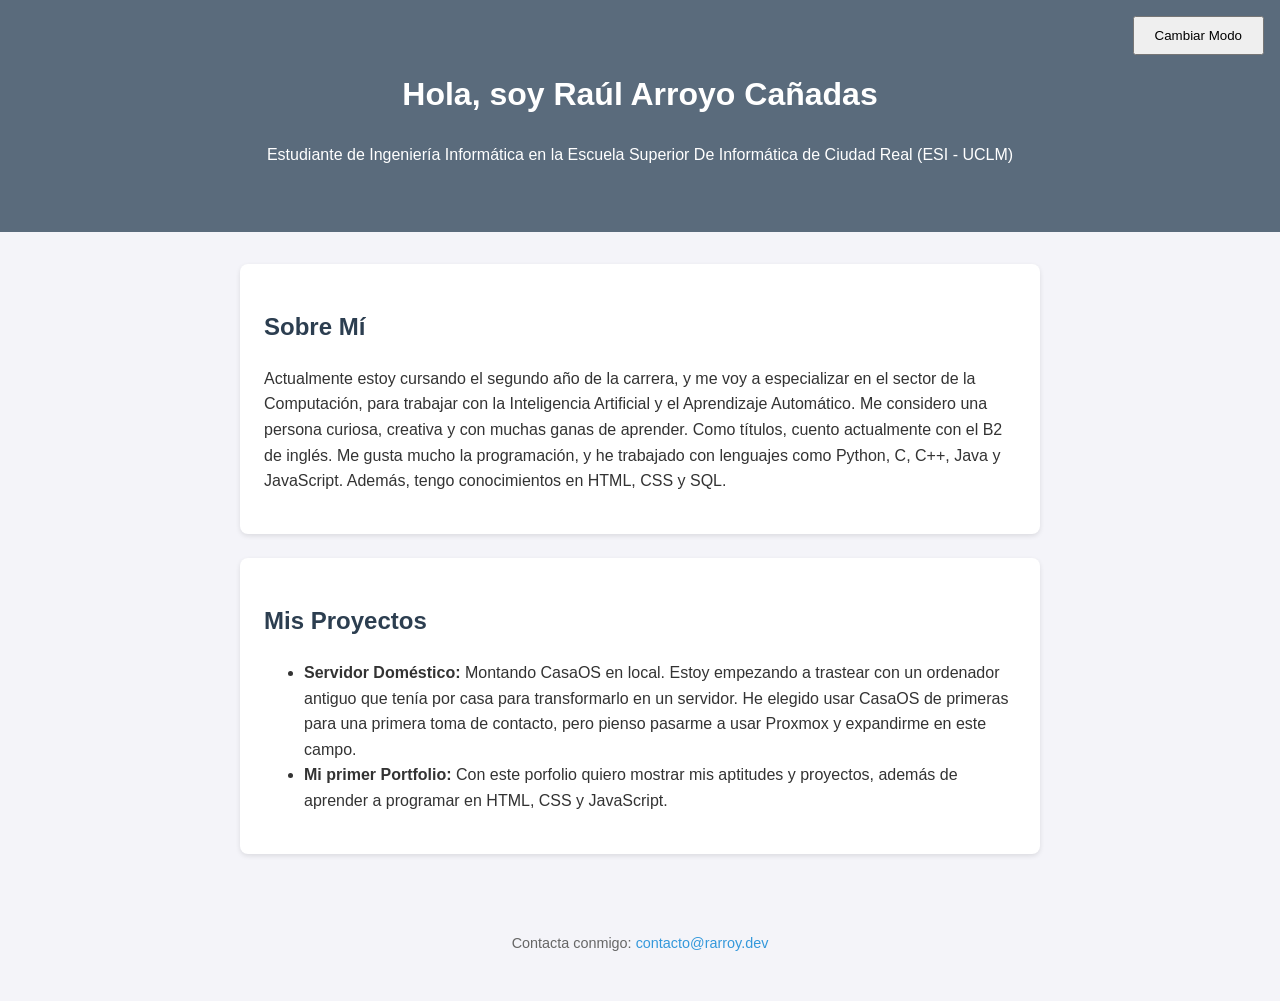
==== index.html @ 8f830a82 "dark mode" ====
<!DOCTYPE html>
<html lang="es">
<head>
    <meta charset="UTF-8">
    <meta name="viewport" content="width=device-width, initial-scale=1.0">
    <title>Raúl Arroyo | Portfolio</title>
    <!-- Aquí conectamos el HTML con nuestro archivo CSS de diseño -->
    <link rel="stylesheet" href="style.css">
</head>
<body>

    <header>
        <h1>Hola, soy Raúl Arroyo Cañadas</h1>
        <p>Estudiante de Ingeniería Informática en la Escuela Superior De Informática de Ciudad Real (ESI - UCLM)</p>
    </header>

    <main>
        <section id="sobre-mi">
            <h2>Sobre Mí</h2>
            <p>Actualmente estoy cursando el segundo año de la carrera, y me voy a especializar en el sector de la Computación, para trabajar con 
                la Inteligencia Artificial y el Aprendizaje Automático. Me considero una persona curiosa, creativa y con muchas ganas de aprender.
                Como títulos, cuento actualmente con el B2 de inglés.
                Me gusta mucho la programación, y he trabajado con lenguajes como Python, C, C++, Java y JavaScript. Además, tengo conocimientos en HTML, CSS y SQL.
            </p>
        </section>

        <section id="proyectos">
            <h2>Mis Proyectos</h2>
            <ul>
                <li><strong>Servidor Doméstico:</strong> Montando CasaOS en local. Estoy empezando a trastear con un ordenador antiguo que tenía por casa para transformarlo 
                    en un servidor. He elegido usar CasaOS de primeras para una primera toma de contacto, pero pienso pasarme a usar Proxmox y expandirme en este campo.</li>
                <li><strong>Mi primer Portfolio:</strong> Con este porfolio quiero mostrar mis aptitudes y proyectos, además de aprender a programar en HTML, CSS y JavaScript.</li>
            </ul>
        </section>
    </main>

    <footer>
        <p>Contacta conmigo: <a href="mailto:contacto@rarroy.dev">contacto@rarroy.dev</a></p>
    </footer>

    <button id="boton-oscuro">Cambiar Modo</button>
    <!-- Aquí conectaríamos el JavaScript si tuviéramos interactividad -->
    <script src="script.js"></script>
    
</body>
</html>
---- style.css ----
/* Reseteamos márgenes básicos y elegimos una fuente moderna */
body {
    font-family: 'Segoe UI', Tahoma, Geneva, Verdana, sans-serif;
    line-height: 1.6;
    margin: 0;
    padding: 0;
    background-color: #f4f4f9;
    color: #333;
}

header {
    background-color: #5a6b7c;
    color: white;
    text-align: center;
    padding: 3rem 1rem;
}

main {
    max-width: 800px;
    margin: 2rem auto;
    padding: 0 1rem;
}

section {
    background: white;
    padding: 1.5rem;
    margin-bottom: 1.5rem;
    border-radius: 8px;
    box-shadow: 0 2px 5px rgba(0,0,0,0.1);
}

h1, h2 {
    color: #2c3e50;
}

header h1 {
    color: white; /* Excepción para el título principal */
}

a {
    color: #3498db;
    text-decoration: none;
}

a:hover {
    text-decoration: underline;
}

footer {
    text-align: center;
    padding: 2rem;
    font-size: 0.9rem;
    color: #666;
}
body.dark-mode {
    background-color: #121212;
    color: #000000;
}



/* 1. Cambia el fondo de las tarjetas (bloques <section>) */
body.dark-mode section {
    background-color: #1e1e1e;   /* Un gris un poco más claro que el fondo general */
    box-shadow: 0 4px 8px rgba(0, 0, 0, 0.4); /* Sombra más oscura y profunda */
    border: 1px solid #333;       /* Un borde muy sutil para dar definición */
}

body.dark-mode section p,
body.dark-mode section li {
    color: #b3b3b3; /* Un gris claro idéntico para ambos bloques de texto */
}

body.dark-mode section strong {
    color: #ffffff; /* Dejamos las negritas en blanco puro para que resalten sobre el gris */
}

/* 3. Asegura que los títulos (h1, h2) sigan siendo legibles */
body.dark-mode h1,
body.dark-mode h2 {
    color: #ffffff; /* Blanco puro para los títulos principales */
}
#boton-oscuro {
    position: fixed;
    top: 1rem;
    right: 1rem;
    padding: 10px 20px;
    cursor: pointer;
}
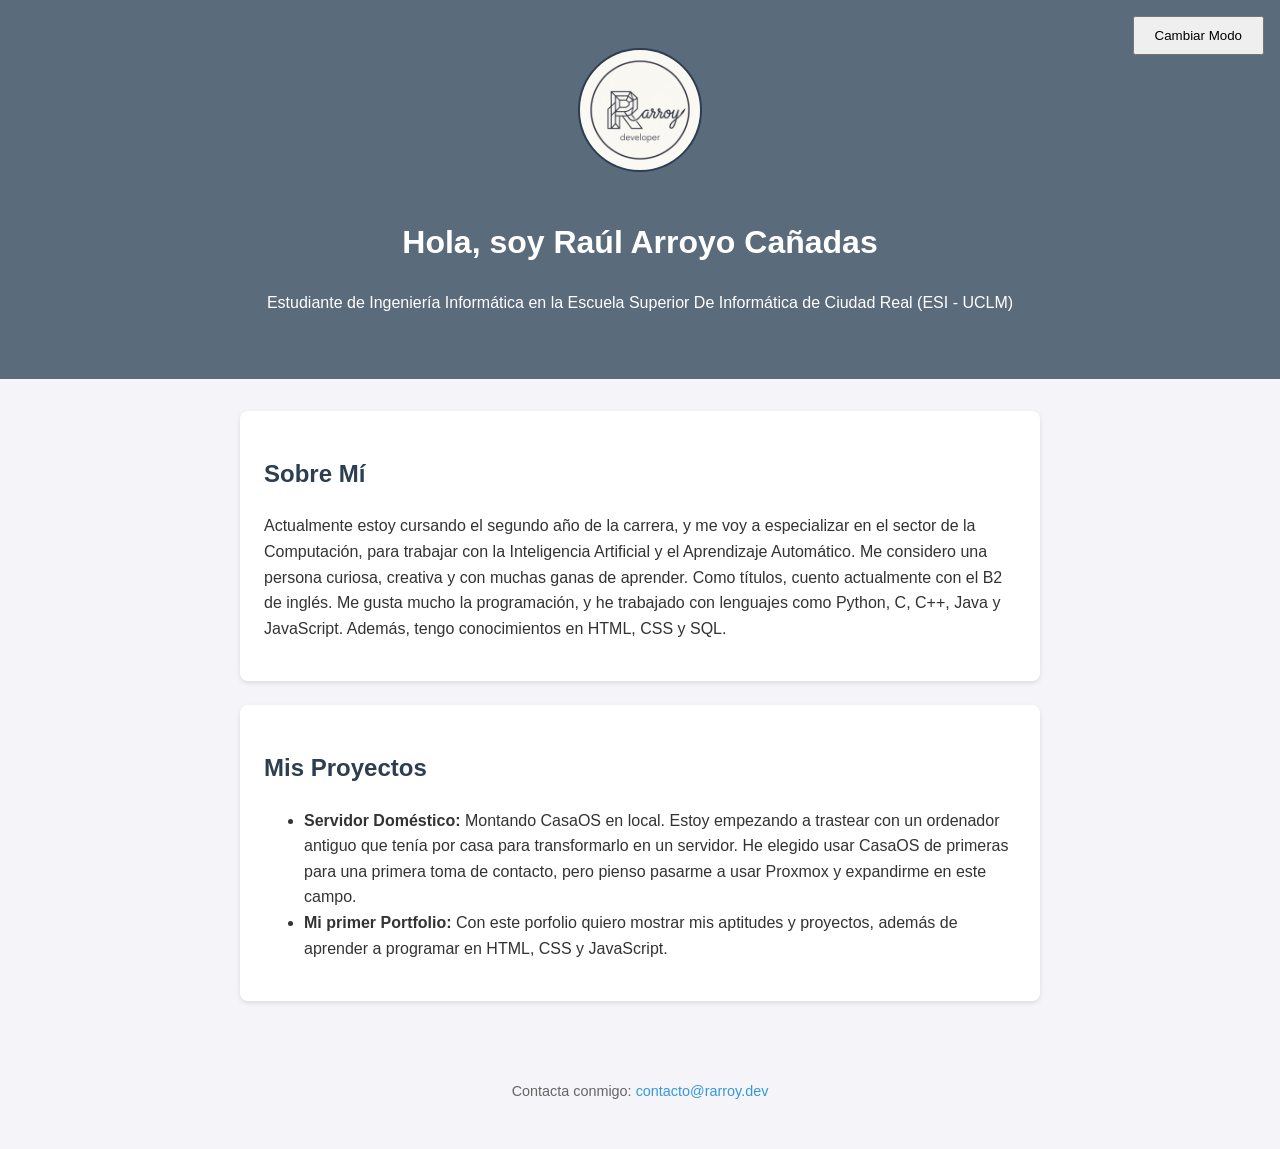
==== commit 8bdfa7d2: "logo incorporation" ====
--- a/index.html
+++ b/index.html
@@ -6,10 +6,12 @@
     <title>Raúl Arroyo | Portfolio</title>
     <!-- Aquí conectamos el HTML con nuestro archivo CSS de diseño -->
     <link rel="stylesheet" href="style.css">
+    <link rel="icon" type="image/jpeg" href="logo_rarroy.jpg">
 </head>
 <body>
 
     <header>
+        <img src="logo_rarroy.png" alt="Logo Raúl Arroyo" class="logo-perfil">
         <h1>Hola, soy Raúl Arroyo Cañadas</h1>
         <p>Estudiante de Ingeniería Informática en la Escuela Superior De Informática de Ciudad Real (ESI - UCLM)</p>
     </header>
--- a/style.css
+++ b/style.css
@@ -56,8 +56,17 @@
     background-color: #121212;
     color: #000000;
 }
-
-
+.logo-perfil {
+    width: 120px;          /* Controla el ancho del logo */
+    height: 120px;         /* Controla el alto (debe ser igual al ancho para un círculo perfecto) */
+    border-radius: 50%;    /* ¡Esta es la magia! Un radio del 50% hace la imagen completamente redonda */
+    object-fit: cover;     /* Evita que la imagen se estire o se deforme al recortarse */
+    margin-bottom: 1rem;   /* Separa un poco el logo del título de abajo */
+    border: 2px solid #2c3e50; /* Opcional: un borde sutil a juego con el diseño */
+}
+body.dark-mode .logo-perfil {
+    border-color: #ffffff; /* El borde sutil cambia a blanco en modo oscuro */
+}
 
 /* 1. Cambia el fondo de las tarjetas (bloques <section>) */
 body.dark-mode section {
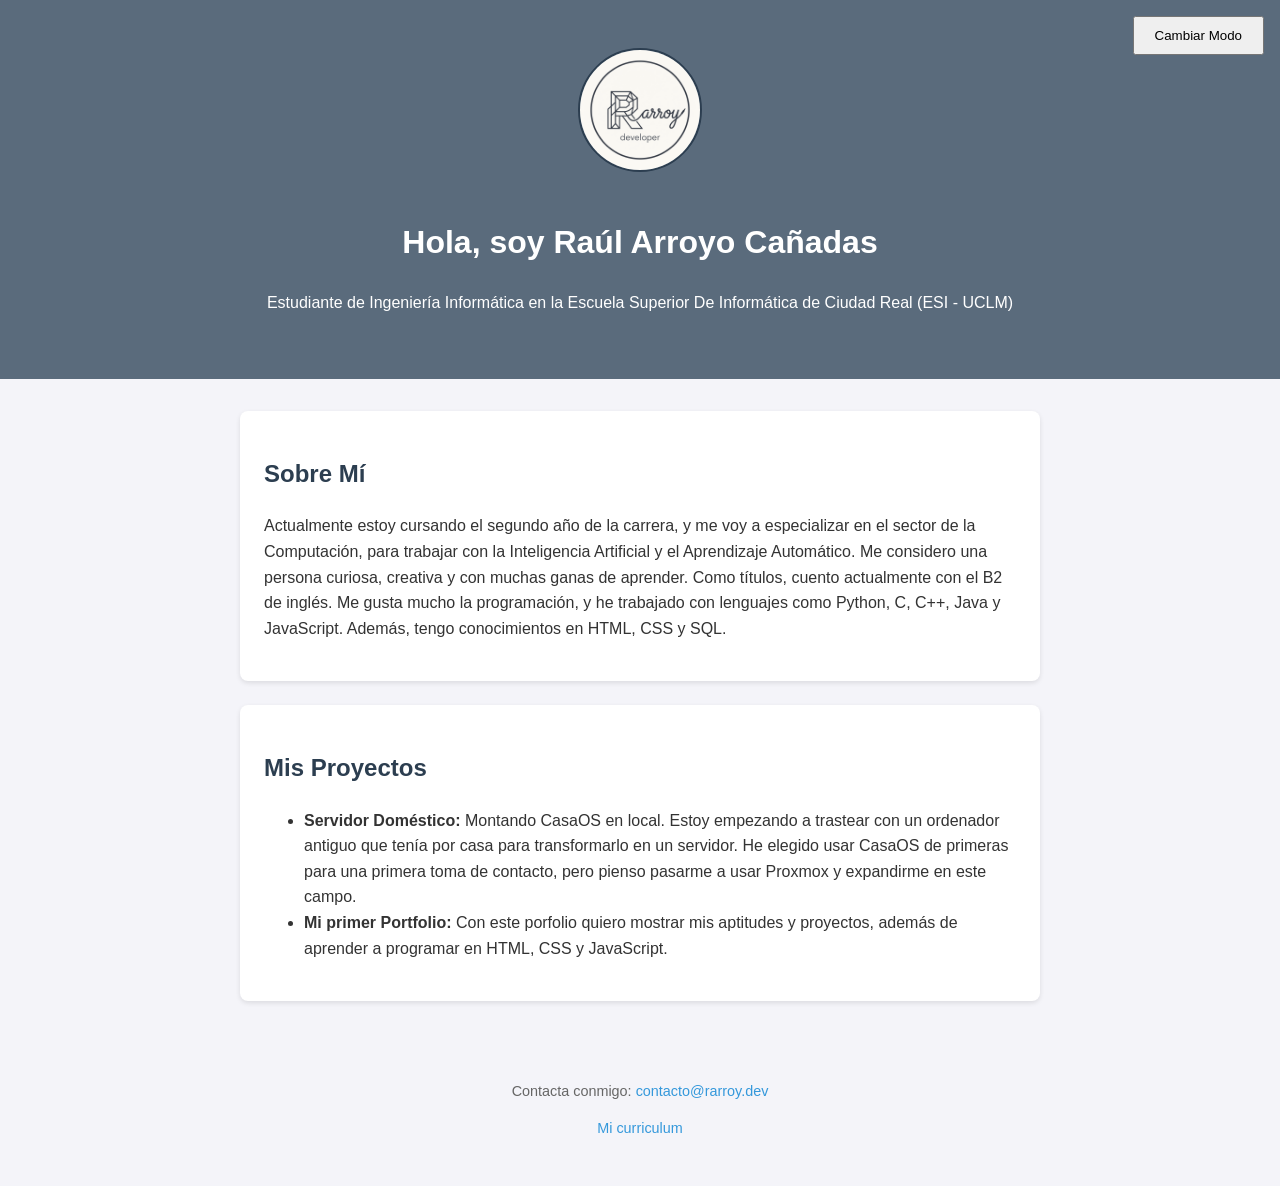
==== commit 87ea2e7d: "curriculum addition" ====
--- a/index.html
+++ b/index.html
@@ -4,9 +4,11 @@
     <meta charset="UTF-8">
     <meta name="viewport" content="width=device-width, initial-scale=1.0">
     <title>Raúl Arroyo | Portfolio</title>
+    <link rel="icon" type="image/png" href="favicon_redondo.png">
     <!-- Aquí conectamos el HTML con nuestro archivo CSS de diseño -->
     <link rel="stylesheet" href="style.css">
     <link rel="icon" type="image/jpeg" href="logo_rarroy.jpg">
+    
 </head>
 <body>
 
@@ -38,6 +40,7 @@
 
     <footer>
         <p>Contacta conmigo: <a href="mailto:contacto@rarroy.dev">contacto@rarroy.dev</a></p>
+        <p><a href="CV_Raúl_Arroyo_Cañadas.pdf" target="_blank">Mi curriculum</a></p>
     </footer>
 
     <button id="boton-oscuro">Cambiar Modo</button>
--- a/style.css
+++ b/style.css
@@ -1,4 +1,3 @@
-/* Reseteamos márgenes básicos y elegimos una fuente moderna */
 body {
     font-family: 'Segoe UI', Tahoma, Geneva, Verdana, sans-serif;
     line-height: 1.6;
@@ -34,7 +33,7 @@
 }
 
 header h1 {
-    color: white; /* Excepción para el título principal */
+    color: white; 
 }
 
 a {
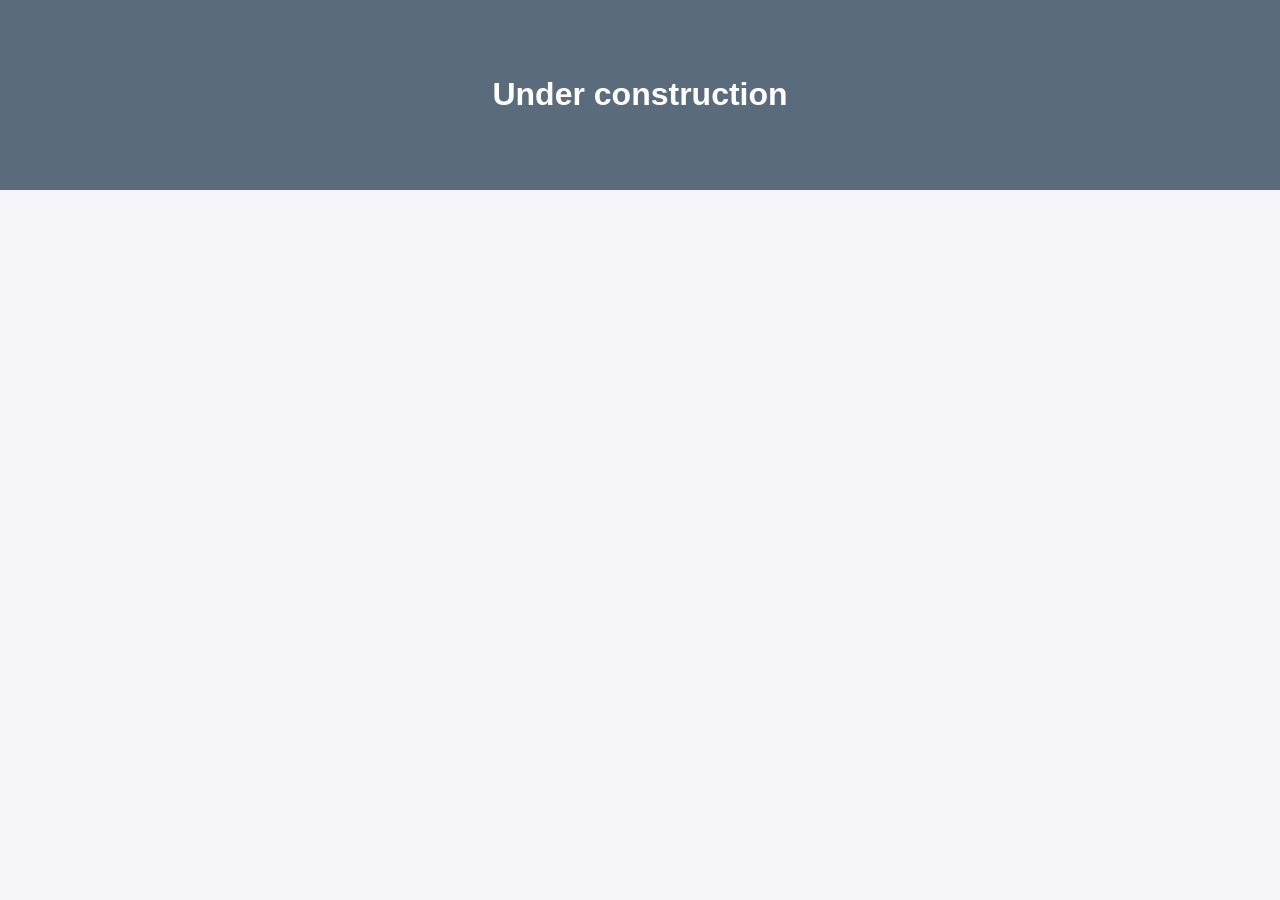
==== commit 85a2b985: "break to the project to change all the enviroment: under construction" ====
--- a/index.html
+++ b/index.html
@@ -5,20 +5,20 @@
     <meta name="viewport" content="width=device-width, initial-scale=1.0">
     <title>Raúl Arroyo | Portfolio</title>
     <link rel="icon" type="image/png" href="favicon_redondo.png">
-    <!-- Aquí conectamos el HTML con nuestro archivo CSS de diseño -->
     <link rel="stylesheet" href="style.css">
-    <link rel="icon" type="image/jpeg" href="logo_rarroy.jpg">
+    <!-- <link rel="icon" type="image/jpeg" href="logo_rarroy.jpg"> -->
     
 </head>
 <body>
 
     <header>
-        <img src="logo_rarroy.png" alt="Logo Raúl Arroyo" class="logo-perfil">
-        <h1>Hola, soy Raúl Arroyo Cañadas</h1>
-        <p>Estudiante de Ingeniería Informática en la Escuela Superior De Informática de Ciudad Real (ESI - UCLM)</p>
+        <!-- <img src="logo_rarroy.png" alt="Logo Raúl Arroyo" class="logo-perfil"> -->
+        <!-- <h1>Hola, soy Raúl Arroyo Cañadas</h1> -->
+        <h1>Under construction</h1>
+        <!-- <p>Estudiante de Ingeniería Informática en la Escuela Superior De Informática de Ciudad Real (ESI - UCLM)</p> -->
     </header>
 
-    <main>
+    <!-- <main>
         <section id="sobre-mi">
             <h2>Sobre Mí</h2>
             <p>Actualmente estoy cursando el segundo año de la carrera, y me voy a especializar en el sector de la Computación, para trabajar con 
@@ -44,8 +44,7 @@
     </footer>
 
     <button id="boton-oscuro">Cambiar Modo</button>
-    <!-- Aquí conectaríamos el JavaScript si tuviéramos interactividad -->
-    <script src="script.js"></script>
+    <script src="script.js"></script> -->
     
 </body>
 </html>
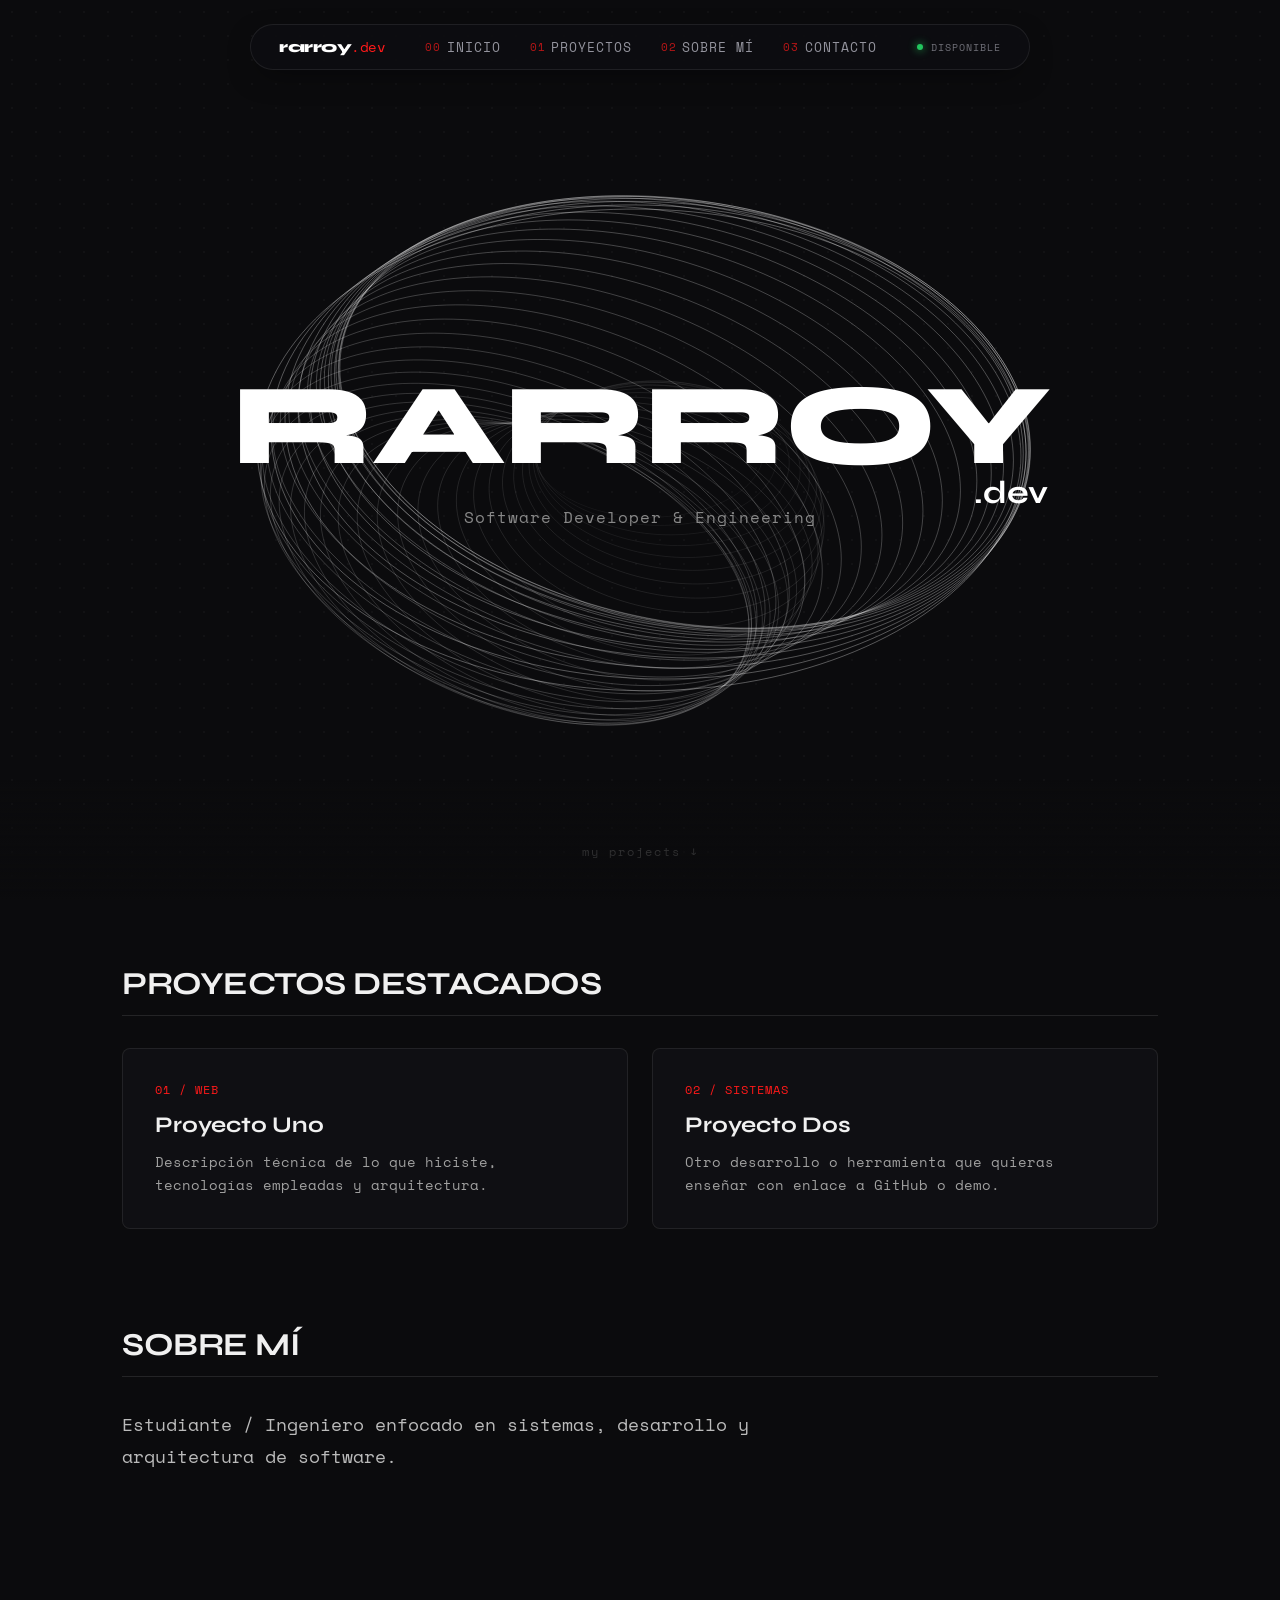
==== commit 41dbf6e9: "v.1.0.0 - first look to the new porfolio website" ====
--- a/index.html
+++ b/index.html
@@ -1,50 +1,87 @@
 <!DOCTYPE html>
 <html lang="es">
+
 <head>
-    <meta charset="UTF-8">
-    <meta name="viewport" content="width=device-width, initial-scale=1.0">
-    <title>Raúl Arroyo | Portfolio</title>
-    <link rel="icon" type="image/png" href="favicon_redondo.png">
-    <link rel="stylesheet" href="style.css">
-    <!-- <link rel="icon" type="image/jpeg" href="logo_rarroy.jpg"> -->
-    
+  <meta charset="UTF-8">
+  <meta name="viewport" content="width=device-width, initial-scale=1.0">
+  <title>Portfolio</title>
+
+  <!-- Google Fonts: Syne (para el título grande) y Space Mono (para el toque técnico) -->
+  <link rel="preconnect" href="https://fonts.googleapis.com">
+  <link rel="preconnect" href="https://fonts.gstatic.com" crossorigin>
+  <link href="https://fonts.googleapis.com/css2?family=Space+Mono:wght@400;700&family=Syne:wght@800&display=swap"
+    rel="stylesheet">
+
+  <link rel="stylesheet" href="style.css">
 </head>
+
 <body>
+  <!-- Barra de navegación superior -->
+  <nav class="navbar">
+    <div class="nav-container">
+      <!-- Logotipo o marca rápida -->
+      <a href="#" class="nav-brand">rarroy<span>.dev</span></a>
 
-    <header>
-        <!-- <img src="logo_rarroy.png" alt="Logo Raúl Arroyo" class="logo-perfil"> -->
-        <!-- <h1>Hola, soy Raúl Arroyo Cañadas</h1> -->
-        <h1>Under construction</h1>
-        <!-- <p>Estudiante de Ingeniería Informática en la Escuela Superior De Informática de Ciudad Real (ESI - UCLM)</p> -->
-    </header>
+      <!-- Enlaces de navegación -->
+      <ul class="nav-links">
+        <li><a href="#hero"><span class="nav-num">00</span>Inicio</a></li>
+        <li><a href="#proyectos"><span class="nav-num">01</span>Proyectos</a></li>
+        <li><a href="#sobre-mi"><span class="nav-num">02</span>Sobre mí</a></li>
+        <li><a href="#contacto"><span class="nav-num">03</span>Contacto</a></li>
+      </ul>
 
-    <!-- <main>
-        <section id="sobre-mi">
-            <h2>Sobre Mí</h2>
-            <p>Actualmente estoy cursando el segundo año de la carrera, y me voy a especializar en el sector de la Computación, para trabajar con 
-                la Inteligencia Artificial y el Aprendizaje Automático. Me considero una persona curiosa, creativa y con muchas ganas de aprender.
-                Como títulos, cuento actualmente con el B2 de inglés.
-                Me gusta mucho la programación, y he trabajado con lenguajes como Python, C, C++, Java y JavaScript. Además, tengo conocimientos en HTML, CSS y SQL.
-            </p>
-        </section>
+      <!-- Detalle técnico / status -->
+      <div class="nav-status">
+        <span class="status-dot"></span>
+        <span class="status-text">DISPONIBLE</span>
+      </div>
+    </div>
+  </nav>
 
-        <section id="proyectos">
-            <h2>Mis Proyectos</h2>
-            <ul>
-                <li><strong>Servidor Doméstico:</strong> Montando CasaOS en local. Estoy empezando a trastear con un ordenador antiguo que tenía por casa para transformarlo 
-                    en un servidor. He elegido usar CasaOS de primeras para una primera toma de contacto, pero pienso pasarme a usar Proxmox y expandirme en este campo.</li>
-                <li><strong>Mi primer Portfolio:</strong> Con este porfolio quiero mostrar mis aptitudes y proyectos, además de aprender a programar en HTML, CSS y JavaScript.</li>
-            </ul>
-        </section>
-    </main>
+  <!-- Fondo animado y filtro de grano -->
+  <canvas id="bg-canvas"></canvas>
+  <div class="noise-overlay"></div>
 
-    <footer>
-        <p>Contacta conmigo: <a href="mailto:contacto@rarroy.dev">contacto@rarroy.dev</a></p>
-        <p><a href="CV_Raúl_Arroyo_Cañadas.pdf" target="_blank">Mi curriculum</a></p>
-    </footer>
+  <!-- PORTADA / HERO (Ocupa la pantalla completa al entrar) -->
+  <header class="hero" id="hero">
+    <div class="brand-title">
+      <h1 class="glitch-title">rarroy</h1>
+      <span class="title_dev">.dev</span>
+    </div>
+    <p class="subtitle">Software Developer & Engineering</p>
 
-    <button id="boton-oscuro">Cambiar Modo</button>
-    <script src="script.js"></script> -->
-    
+    <div class="scroll-hint">my projects ↓</div>
+  </header>
+
+  <!-- CONTENIDO NORMAL DE LA WEB (Aparece al bajar la rueda) -->
+  <main class="page-body">
+    <section class="section" id="proyectos">
+      <h2>PROYECTOS DESTACADOS</h2>
+
+      <div class="grid">
+        <article class="project-card">
+          <span class="tag">01 / WEB</span>
+          <h3>Proyecto Uno</h3>
+          <p>Descripción técnica de lo que hiciste, tecnologías empleadas y arquitectura.</p>
+        </article>
+
+        <article class="project-card">
+          <span class="tag">02 / SISTEMAS</span>
+          <h3>Proyecto Dos</h3>
+          <p>Otro desarrollo o herramienta que quieras enseñar con enlace a GitHub o demo.</p>
+        </article>
+      </div>
+    </section>
+
+    <section class="section" id="sobre-mi">
+      <h2>SOBRE MÍ</h2>
+      <p class="bio-text">
+        Estudiante / Ingeniero enfocado en sistemas, desarrollo y arquitectura de software.
+      </p>
+    </section>
+  </main>
+
+  <script src="script.js"></script>
 </body>
+
 </html>
--- a/style.css
+++ b/style.css
@@ -1,97 +1,324 @@
+* {
+  margin: 0;
+  padding: 0;
+  box-sizing: border-box;
+}
+
 body {
-    font-family: 'Segoe UI', Tahoma, Geneva, Verdana, sans-serif;
-    line-height: 1.6;
-    margin: 0;
-    padding: 0;
-    background-color: #f4f4f9;
-    color: #333;
-}
-
-header {
-    background-color: #5a6b7c;
-    color: white;
-    text-align: center;
-    padding: 3rem 1rem;
-}
-
-main {
-    max-width: 800px;
-    margin: 2rem auto;
-    padding: 0 1rem;
-}
-
-section {
-    background: white;
-    padding: 1.5rem;
-    margin-bottom: 1.5rem;
-    border-radius: 8px;
-    box-shadow: 0 2px 5px rgba(0,0,0,0.1);
-}
-
-h1, h2 {
-    color: #2c3e50;
-}
-
-header h1 {
-    color: white; 
-}
-
-a {
-    color: #3498db;
-    text-decoration: none;
-}
-
-a:hover {
-    text-decoration: underline;
-}
-
-footer {
-    text-align: center;
-    padding: 2rem;
-    font-size: 0.9rem;
-    color: #666;
-}
-body.dark-mode {
-    background-color: #121212;
-    color: #000000;
-}
-.logo-perfil {
-    width: 120px;          /* Controla el ancho del logo */
-    height: 120px;         /* Controla el alto (debe ser igual al ancho para un círculo perfecto) */
-    border-radius: 50%;    /* ¡Esta es la magia! Un radio del 50% hace la imagen completamente redonda */
-    object-fit: cover;     /* Evita que la imagen se estire o se deforme al recortarse */
-    margin-bottom: 1rem;   /* Separa un poco el logo del título de abajo */
-    border: 2px solid #2c3e50; /* Opcional: un borde sutil a juego con el diseño */
-}
-body.dark-mode .logo-perfil {
-    border-color: #ffffff; /* El borde sutil cambia a blanco en modo oscuro */
-}
-
-/* 1. Cambia el fondo de las tarjetas (bloques <section>) */
-body.dark-mode section {
-    background-color: #1e1e1e;   /* Un gris un poco más claro que el fondo general */
-    box-shadow: 0 4px 8px rgba(0, 0, 0, 0.4); /* Sombra más oscura y profunda */
-    border: 1px solid #333;       /* Un borde muy sutil para dar definición */
-}
-
-body.dark-mode section p,
-body.dark-mode section li {
-    color: #b3b3b3; /* Un gris claro idéntico para ambos bloques de texto */
-}
-
-body.dark-mode section strong {
-    color: #ffffff; /* Dejamos las negritas en blanco puro para que resalten sobre el gris */
-}
-
-/* 3. Asegura que los títulos (h1, h2) sigan siendo legibles */
-body.dark-mode h1,
-body.dark-mode h2 {
-    color: #ffffff; /* Blanco puro para los títulos principales */
-}
-#boton-oscuro {
-    position: fixed;
-    top: 1rem;
-    right: 1rem;
-    padding: 10px 20px;
-    cursor: pointer;
-}
+  background-color: #0b0b0d;
+  color: #f0f0f0;
+  font-family: 'Space Mono', monospace; /* Fuente base técnica */
+  overflow-x: hidden;
+}
+
+#bg-canvas {
+  position: absolute;
+  top: 0;
+  left: 0;
+  width: 100%;
+  height: 100%;
+  z-index: 0;
+  pointer-events: none;
+}
+
+.noise-overlay {
+  position: fixed;
+  top: 0;
+  left: 0;
+  width: 100%;
+  height: 100%;
+  background-image: radial-gradient(rgba(255, 255, 255, 0.03) 1px, transparent 1px);
+  background-size: 24px 24px;
+  pointer-events: none;
+  z-index: 1;
+}
+
+html {
+  scroll-behavior: smooth;
+}
+
+/* NAVBAR FLOTANTE */
+.navbar {
+  position: fixed;
+  top: 1.5rem;
+  left: 0;
+  width: 100%;
+  z-index: 100;
+  display: flex;
+  justify-content: center;
+  padding: 0 1.5rem;
+  pointer-events: none; /* Permite hacer clic a través de los márgenes vacíos */
+}
+
+.nav-container {
+  pointer-events: auto; /* Activa los clics solo dentro de la barra */
+  display: flex;
+  align-items: center;
+  justify-content: space-between;
+  gap: 2.5rem;
+  padding: 0.75rem 1.75rem;
+  background: rgba(14, 14, 18, 0.75);
+  backdrop-filter: blur(16px);
+  -webkit-backdrop-filter: blur(16px);
+  border: 1px solid rgba(255, 255, 255, 0.08);
+  border-radius: 9999px; /* Forma de píldora/cápsula */
+  box-shadow: 0 10px 30px -10px rgba(0, 0, 0, 0.5);
+  transition: border-color 0.3s ease;
+}
+
+.nav-container:hover {
+  border-color: rgba(255, 26, 26, 0.25);
+}
+
+/* Marca / Logo texto */
+.nav-brand {
+  font-family: 'Syne', sans-serif;
+  font-weight: 800;
+  color: #fff;
+  text-decoration: none;
+  font-size: 1rem;
+  letter-spacing: -0.5px;
+}
+
+.nav-brand span {
+  color: #ff1a1a;
+  font-family: 'Space Mono', monospace;
+  font-weight: 400;
+  font-size: 0.85rem;
+}
+
+/* Lista de enlaces */
+.nav-links {
+  display: flex;
+  list-style: none;
+  gap: 1.8rem;
+}
+
+.nav-links a {
+  text-decoration: none;
+  font-family: 'Space Mono', monospace;
+  font-size: 0.8rem;
+  color: #94949e;
+  text-transform: uppercase;
+  letter-spacing: 1px;
+  display: flex;
+  align-items: center;
+  gap: 0.35rem;
+  transition: color 0.2s ease;
+}
+
+.nav-num {
+  font-size: 0.68rem;
+  color: #ff1a1a;
+  opacity: 0.7;
+}
+
+.nav-links a:hover {
+  color: #ffffff;
+}
+
+.nav-links a:hover .nav-num {
+  opacity: 1;
+}
+
+/* Indicador de estado (LED verde o rojo palpitante) */
+.nav-status {
+  display: flex;
+  align-items: center;
+  gap: 0.5rem;
+}
+
+.status-dot {
+  width: 6px;
+  height: 6px;
+  background-color: #22c55e; /* Verde brillante */
+  border-radius: 50%;
+  box-shadow: 0 0 8px #22c55e;
+  animation: pulse-led 2s infinite ease-in-out;
+}
+
+.status-text {
+  font-family: 'Space Mono', monospace;
+  font-size: 0.65rem;
+  color: #71717a;
+  letter-spacing: 1px;
+}
+
+@keyframes pulse-led {
+  0%, 100% { opacity: 1; transform: scale(1); }
+  50% { opacity: 0.4; transform: scale(0.85); }
+}
+
+/* Adaptación responsive para pantallas más pequeñas / móviles */
+@media (max-width: 768px) {
+  .nav-status {
+    display: none; /* Oculta el status para no apretar */
+  }
+
+  .nav-container {
+    gap: 1.2rem;
+    padding: 0.6rem 1.2rem;
+  }
+
+  .nav-num {
+    display: none; /* Deja solo las palabras en móviles */
+  }
+
+  .nav-links {
+    gap: 1rem;
+  }
+
+  .nav-links a {
+    font-size: 0.75rem;
+  }
+}
+
+/* 1. SECCIÓN HERO (PORTADA 100VH) */
+.hero {
+  position: relative;
+  min-height: 100vh;
+  display: flex;
+  flex-direction: column;
+  justify-content: center;
+  align-items: center;
+  text-align: center;
+  padding: 2rem;
+  overflow: hidden; /* Evita que la malla se desborde */
+}
+
+.hero::after {
+  content: '';
+  position: absolute;
+  bottom: 0;
+  left: 0;
+  width: 100%;
+  height: 120px;
+  background: linear-gradient(to bottom, transparent, #0b0b0d);
+  pointer-events: none;
+  z-index: 1;
+}
+
+/* Contenedor relativo para que el tamaño dependa de el título grande */
+.brand-title {
+  position: relative;
+  display: inline-block;
+  line-height: 0.9;
+}
+
+.glitch-title {
+  font-family: 'Syne', sans-serif;
+  font-weight: 800;
+  font-size: clamp(3rem, 9vw, 7.5rem);
+  text-transform: uppercase;
+  letter-spacing: -2px;
+  line-height: 0.95;
+  color: #ffffff;
+  margin: 0;
+}
+
+.title_dev {
+  position: absolute;
+  right: 0;
+  bottom: -0.85em; 
+  font-family: 'Syne';
+  font-weight: 700;
+  font-size: clamp(0.9rem, 2.5vw, 2rem); 
+  color: #ffffff; 
+  letter-spacing: 0px;
+  text-transform: lowercase; 
+  pointer-events: none;
+}
+
+.subtitle {
+  color: #888888;
+  margin-top: 1.5rem;
+  font-size: 1rem;
+  letter-spacing: 1px;
+}
+
+
+.scroll-hint {
+  position: absolute;
+  bottom: 2.5rem;
+  font-size: 0.75rem;
+  letter-spacing: 2px;
+  color: #666;
+  animation: bounce 2s infinite ease-in-out;
+}
+
+@keyframes bounce {
+  0%, 100% { transform: translateY(0); }
+  50% { transform: translateY(8px); }
+}
+
+
+.page-body {
+  position: relative;
+  z-index: 2;
+  background-color: #0b0b0d; 
+  max-width: 1100px;
+  margin: 0 auto;
+  padding: 4rem 2rem 8rem 2rem;
+}
+
+.section {
+  margin-bottom: 6rem;
+}
+
+.section h2 {
+  font-family: 'Syne', sans-serif;
+  font-size: 2rem;
+  letter-spacing: -0.5px;
+  margin-bottom: 2rem;
+  border-bottom: 1px solid rgba(255, 255, 255, 0.1);
+  padding-bottom: 0.75rem;
+}
+
+/* Tarjetas con efecto vidrio para que la malla pase suavemente por detrás */
+.grid {
+  display: grid;
+  grid-template-columns: repeat(auto-fit, minmax(300px, 1fr));
+  gap: 1.5rem;
+}
+
+.project-card {
+  background: rgba(18, 18, 22, 0.75);
+  backdrop-filter: blur(16px);
+  -webkit-backdrop-filter: blur(16px);
+  border: 1px solid rgba(255, 255, 255, 0.08);
+  border-radius: 8px;
+  padding: 2rem;
+  transition: transform 0.2s ease, border-color 0.2s ease;
+}
+
+.project-card:hover {
+  transform: translateY(-4px);
+  border-color: rgba(255, 26, 26, 0.4);
+}
+
+.project-card .tag {
+  color: #ff1a1a;
+  font-size: 0.75rem;
+  letter-spacing: 1px;
+  display: block;
+  margin-bottom: 0.8rem;
+}
+
+.project-card h3 {
+  font-family: 'Syne', sans-serif;
+  font-size: 1.4rem;
+  margin-bottom: 0.75rem;
+}
+
+.project-card p {
+  color: #a0a0a0;
+  font-size: 0.9rem;
+  line-height: 1.6;
+}
+
+.bio-text {
+  color: #bbb;
+  font-size: 1.1rem;
+  line-height: 1.8;
+  max-width: 700px;
+}
